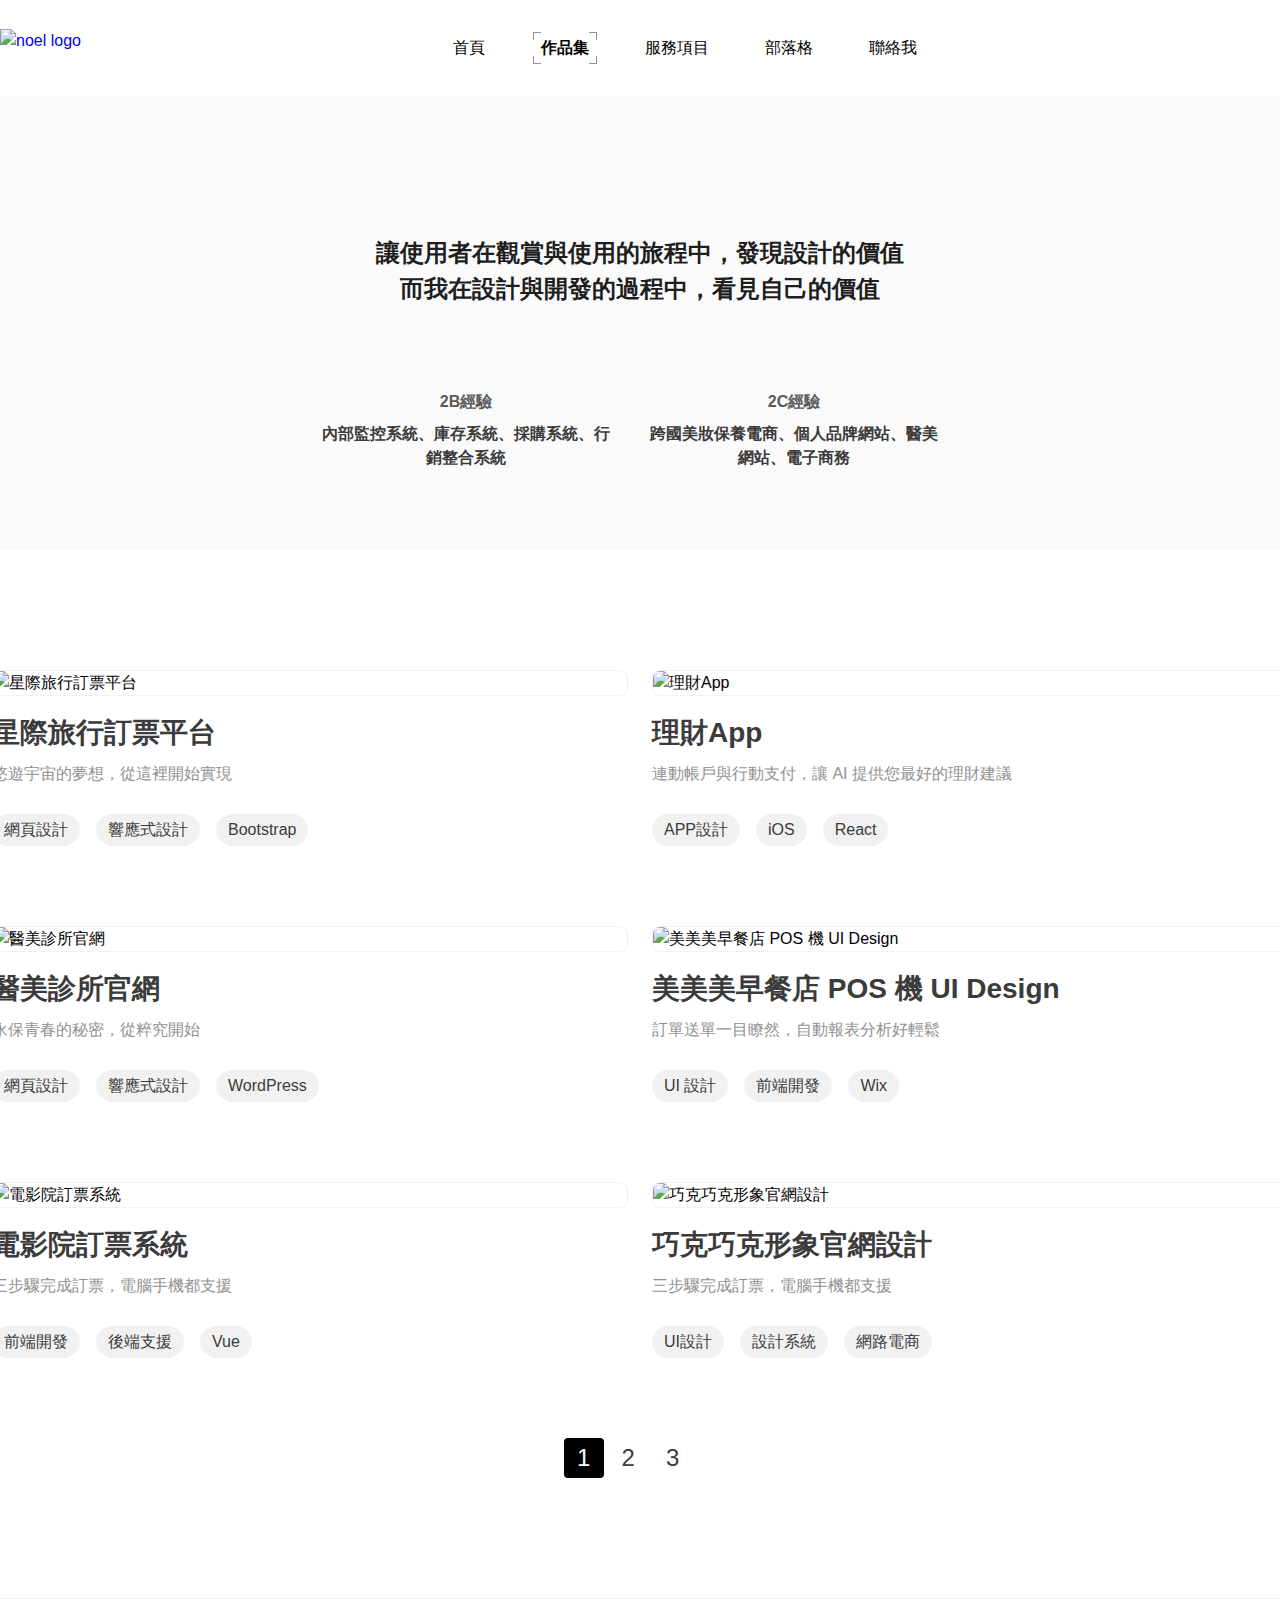
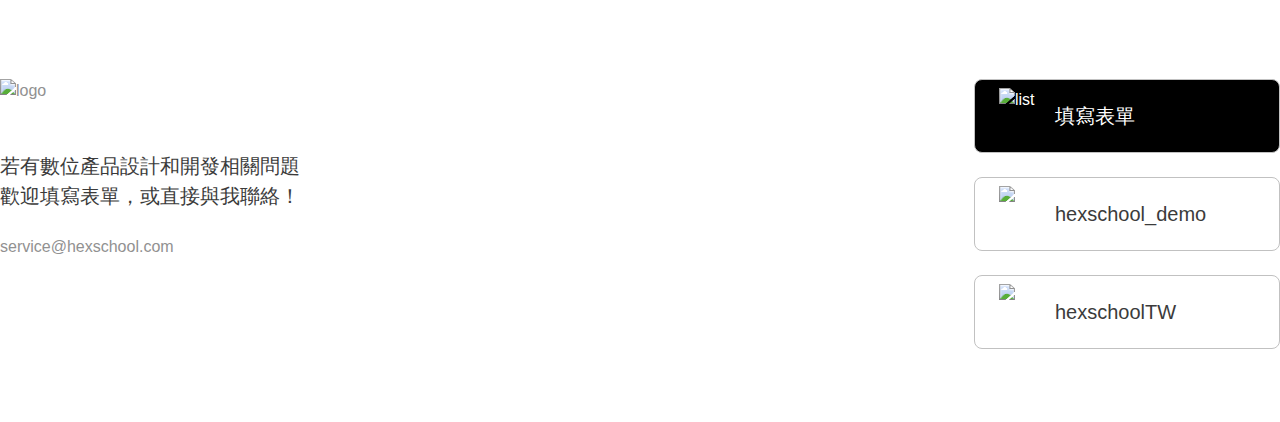
==== index.html @ 198edc74 "改名" ====
<!DOCTYPE html>
<html>
<head>
  <meta charset="utf-8">
  <title>作品集</title>
  <meta name="viewport" content="width=device-width, initial-scale=1, shrink-to-fit=no">
  <meta name="description" content="新手任務二的作品集">
<meta property="og:type" content="website">
<meta property="og:title" content="作品集">
<meta property="og:url" content=" ">
<meta property="og:site_name" content="作品集">
<meta property="og:description" content="新手任務二的作品集">
<meta property="og:locale" content="zh_TW">
<meta property="article:author" content="Peihsin">
<link rel="stylesheet" href="prfolio.css">
</head>
<div class="header">
   <h1 class="logo"><a href="index.html"><img src="https://raw.githubusercontent.com/hexschool/2022-web-layout-training/a0deba953fc5322a513e717e7c24b25fa3d946f8/2024%20web-camp/logo.svg" alt="noel logo"></a></h1>
<div class="container">
  <ul class="menu">
     <li><a href="index.html">首頁</a></li>
      <li class="current"><a href="profolio.html">作品集</a></li>
      <li><a href="service.html">服務項目</a></li>
      <li><a href="blog.html">部落格</a></li>
      <li><a href="contact.html">聯絡我</a></li>
   </ul>
 </div>   
</div>
<div class="banner-bg">
  <div class="container">
  <div class="banner">
    <div class="banner-title">
      <div class="banner-h2"><div class="mobile-quote"></div><h2>讓使用者在觀賞與使用的旅程中，發現<span>設計的價值</span><br/><p>而我在設計與開發的過程中，看見<span>自己的價值</span></h2>
    </div>
    </div>
    <div class="banner-list">
         <ul>
            <li>
                <h3>2B經驗</h3>
                <p>內部監控系統、庫存系統、採購系統、行<br/>銷整合系統</p>
            </li>
            <li>
                <h3>2C經驗</h3>
                <p>跨國美妝保養電商、個人品牌網站、醫美<br/>網站、電子商務</p>
            </li>
         </ul>
    </div>  
  </div>
  </div>   
</div>
  <div class="container">
    <ul class="works-list">
      <li class="work"><img src="https://github.com/hexschool/2022-web-layout-training/blob/main/2024%20web-camp/work-image1.png?raw=true" alt="星際旅行訂票平台">
                    <h2>星際旅行訂票平台</h2>
                    <p>悠遊宇宙的夢想，從這裡開始實現</p>
                    <ul class="work-tags">
                        <li>網頁設計</li>
                        <li>響應式設計</li>
                        <li>Bootstrap</li>
                    </ul>
          </li>
         <li class="work"><img src="https://github.com/hexschool/2022-web-layout-training/blob/main/2024%20web-camp/work-image2.png?raw=true" alt="理財App">
                    <h2>理財App</h2>
                    <p>連動帳戶與行動支付，讓 AI 提供您最好的理財建議</p>
                    <ul class="work-tags">
                        <li>APP設計</li>
                        <li>iOS</li>
                        <li>React</li>
                    </ul>
      </li>
    </ul>
    <ul class="works-list">
      <li class="work"><img src="https://github.com/hexschool/2022-web-layout-training/blob/main/2024%20web-camp/work-image3.png?raw=true" alt="醫美診所官網">
                    <h2>醫美診所官網</h2>
                    <p>永保青春的秘密，從粹究開始</p>
                    <ul class="work-tags">
                        <li>網頁設計</li>
                        <li>響應式設計</li>
                        <li>WordPress</li>
                    </ul>
          </li>
          <li class="work"><img src="https://github.com/hexschool/2022-web-layout-training/blob/main/2024%20web-camp/work-image4.png?raw=true" alt="美美美早餐店 POS 機 UI Design">
                    <h2>美美美早餐店 POS 機 UI Design</h2>
                    <p>訂單送單一目瞭然，自動報表分析好輕鬆</p>
                    <ul class="work-tags">
                        <li>UI 設計</li>
                        <li>前端開發</li>
                        <li>Wix</li>
                    </ul>
         </li>
    </ul>
    <ul class="works-list">
      <li class="work"><img src="https://github.com/hexschool/2022-web-layout-training/blob/main/2024%20web-camp/work-image5.png?raw=true" alt="電影院訂票系統">
                    <h2>電影院訂票系統</h2>
                    <p>三步驟完成訂票，電腦手機都支援</p>
                    <ul class="work-tags">
                        <li>前端開發</li>
                        <li>後端支援</li>
                        <li>Vue</li>
                    </ul>
          </li>
          <li class="work"><img src="https://github.com/hexschool/2022-web-layout-training/blob/main/2024%20web-camp/work-image6.png?raw=true" alt="巧克巧克形象官網設計">
                    <h2>巧克巧克形象官網設計</h2>
                    <p>三步驟完成訂票，電腦手機都支援</p>
                    <ul class="work-tags">
                        <li>UI設計</li>
                        <li>設計系統</li>
                        <li>網路電商</li>
                    </ul>
                </li>
    </ul>
    <ul class="pagination">
      <li><a href="" class="current-page">1</a></li>
      <li><a href="">2</a></li>
      <li><a href="">3</a></li>
    </ul>
  </div>
  <footer class="footer-bg">
            <div class="footer-container">
                <div class="footer-about">
                    <a href="#"><img src="https://raw.githubusercontent.com/hexschool/2022-web-layout-training/d796f511bed88b5468b1c02b9dc1f17048b1448f/2024%20web-camp/logo.svg" alt="logo"></a>
                    <p>若有數位產品設計和開發相關問題<br/>
                        歡迎填寫表單，或直接與我聯絡！</p>
                    <a href="#">service@hexschool.com</a>
                </div>
                <div class="social">
                    <ul class="social-list">
                        <li class="social-list-li"><img src="https://raw.githubusercontent.com/hexschool/2022-web-layout-training/d796f511bed88b5468b1c02b9dc1f17048b1448f/2024%20web-camp/list.svg" alt="list"><a href="#" class="social-list-list">填寫表單</a></img></li>
                        <li><img src="https://scontent.frmq2-1.fna.fbcdn.net/v/t1.15752-9/440726877_8261770060524170_3818346094184898601_n.png?stp=cp0_dst-png&_nc_cat=110&ccb=1-7&_nc_sid=5f2048&_nc_ohc=USMfVjK6MQ4Q7kNvgHt2W5Y&_nc_ht=scontent.frmq2-1.fna&oh=03_Q7cD1QGaILIf1HpwYpTt1U_Wms1VADYe7EekKcygfnT3NBukkw&oe=665DF094" alt="instagram"><a href="#">hexschool_demo</a></img></li>
                        <li><img src="https://scontent.frmq2-2.fna.fbcdn.net/v/t1.15752-9/440441357_1672909176851163_3759613532437909577_n.png?stp=cp0_dst-png&_nc_cat=109&ccb=1-7&_nc_sid=5f2048&_nc_ohc=WyZDvryfLeoQ7kNvgHmQGOA&_nc_ht=scontent.frmq2-2.fna&oh=03_Q7cD1QHbf7NmsWkU_gg3uQwGrDyWLmFUoWo8GD5Na3IJd5nhBg&oe=665E23E8" alt="facebook"><a href="#">hexschoolTW</a></img></li>
    </ul>
    </div>
  </div>
</footer>
</html>
---- prfolio.css ----
/* 重置一些默认样式 */
html, body, div, span, applet, object, iframe,
h1, h2, h3, h4, h5, h6, p, blockquote, pre,
a, abbr, acronym, address, big, cite, code,
del, dfn, em, img, ins, kbd, q, s, samp,
small, strike, strong, sub, sup, tt, var,
b, u, i, center,
dl, dt, dd, ol, ul, li,
fieldset, form, label, legend,
table, caption, tbody, tfoot, thead, tr, th, td,
article, aside, canvas, details, embed, 
figure, figcaption, footer, header, hgroup, 
menu, nav, output, ruby, section, summary,
time, mark, audio, video {
    margin: 0;
    padding: 0;
    border: 0;
    font-size: 100%;
    font: inherit;
    vertical-align: baseline;
}

article, aside, details, figcaption, figure, 
footer, header, hgroup, menu, nav, section {
    display: block;
}

body {
    line-height: 1;
}

ol, ul {
    list-style: none;
}

blockquote, q {
    quotes: none;
}

blockquote:before, blockquote:after,
q:before, q:after {
    content: '';
    content: none;
}

table {
    border-collapse: collapse;
    border-spacing: 0;
}

a {
    text-decoration: none;
}

*, *::before, *::after {
    box-sizing: border-box;
}

img {
    max-width: 100%;
    height: auto;
    vertical-align: middle;
}

body {
    font-family: "Noto Sans", sans-serif;
    font-size: 16px;
    line-height: 1.5;
    font-weight: 400;
}

.container {
    max-width: 1296px;
    margin: 0 auto;
}

.header {
    padding: 28px 0;
    background: white;
    display: flex;
    justify-content: space-between;
}

.logo {
    width: 90px;
}

.menu {
    display: inline-block;
    width: 100%;
    display: flex;
    gap: 40px;
    padding: 4px 8px;
    justify-content: center;
}

.menu li {
    position: relative;
    overflow: hidden;
}

.menu a {
    display: block;
    text-decoration: none;
    color: black;
    padding: 4px 8px;
}

.current a,
.menu li a:hover {
    font-weight: bold;
}

.menu li:hover,
.menu li,
.current {
    opacity: 1; /* 在current状态和hover状态下显示 */
}

.menu li::before,
.menu li::after,
.menu li a::before,
.menu li a::after {
    position: absolute;
    width: 8px;
    height: 8px;
    opacity: 0; /* 初始状态设置为不可见 */
    content: "";
    transition: opacity 0.5s;
}

.menu li::before {
    top: 0;
    left: 0;
    border-top: 1px solid #919191; /* 上边框 */
    border-left: 1px solid #919191; /* 左边框 */
}

.menu li::after {
    bottom: 0;
    right: 0;
    border-bottom: 1px solid #919191; /* 下边框 */
    border-right: 1px solid #919191; /* 右边框 */
}

.menu li a::before {
    top: 0;
    right: 0;
    border-top: 1px solid #919191; /* 上边框 */
    border-right: 1px solid #919191; /* 左边框 */
}

.menu li a::after {
    bottom: 0;
    left: 0;
    border-bottom: 1px solid #919191; /* 下边框 */
    border-left: 1px solid #919191; /* 右边框 */
}

.menu li.current::before,
.menu li.current::after,
.menu li.current a::before,
.menu li.current a::after,
.menu li:hover::before,
.menu li:hover::after,
.menu li a:hover::before,
.menu li a:hover::after {
    opacity: 1; /* 在current状态和hover状态下显示 */
}

.mobile-menu {
    display: none;
}

@media (max-width: 992px) {
    .header {
        width: 100%;
        padding: 8px 12px;
    }
    .menu {
        display: none;
    }
    .mobile-menu {
        width: 40px;
        height: 40px;
        display: block;
    }
}

.banner-bg {
    background: #FAFAFA;
    padding: 80px 0;
    margin: 0 auto 120px;
}

.banner {
    display: flex;
    flex-wrap: wrap;
    justify-content: center;
    width: 670px;
    color: #1E1E1E;
    text-align: center;
    font-weight: bold;
    margin: 0px auto;
}

.banner-title {
    display: flex;
}

.mobile-quote {
    display: none;
}

.banner-h2::before {
    content: "";
    position: absolute;
    top: 0;
    left: 0;
    width: 72px;
    height: 72px;
    background-image: url("https://github.com/hexschool/2022-web-layout-training/blob/main/2024%20web-camp/quote-left.png?raw=true");
}

.banner-h2::after {
    content: "";
    position: absolute;
    bottom: 0;
    right: 0;
    width: 72px;
    height: 72px;
    background-image: url("https://github.com/hexschool/2022-web-layout-training/blob/main/2024%20web-camp/quote-right.png?raw=true");
}

.banner-h2 {
    color: #1E1E1E;
    gap: 16px;
    padding: 59px 71px;
    font-size: 24px;
    position: relative;
}

.banner span {
    background-image: url("https://github.com/hexschool/2022-web-layout-training/blob/main/2024%20web-camp/mark.png?raw=true");
    background-repeat: no-repeat;
    background-position: right bottom;
}

.banner-list {
    width: 636px;
    margin: 24px auto 0px;
    justify-content: center;
}

.banner-list ul {
    display: flex;
    flex-direction: row;
    gap: 40px;
}

.banner-list h3 {
    color: #5B5B5B;
    background-image: url("https://scontent.frmq2-1.fna.fbcdn.net/v/t1.15752-9/440451120_744498907891526_1865591490066509289_n.png?stp=cp0_dst-png&_nc_cat=102&ccb=1-7&_nc_sid=5f2048&_nc_ohc=SMgsaKX4rUkQ7kNvgF3XrOv&_nc_ht=scontent.frmq2-1.fna&oh=03_Q7cD1QGwD_eUqVlqfH7yq4d7YS8WXOHvnXncAN3660XPKsaWAg&oe=665E240B");
    background-repeat: no-repeat;
    background-position: center bottom;
    margin-bottom: 8px;
}

.banner-list p {
    color: #3B3B3B;
}

@media (max-width: 992px) {
    .banner-h2 {
        justify-content: center;
    }
    .banner h2 {
        width: 300px;
        font-size: 20px;
        line-height: 30px;
        text-align: center;
    }
    .mobile-quote {
        width: 64px;
        height: 64px;
        display: block;
      align-items: center; 
      background-image: url("https://github.com/hexschool/2022-web-layout-training/blob/main/2024%20web-camp/quote-left.png?raw=true")
    }
    .banner-h2::before {
        display: none;
    }
    .banner-h2::after {
        display: none;
    }
    .banner-list ul {
        width: 100%;
        flex-direction: column;
        justify-content: center;
        align-items: center; /* 添加这一行以确保居中对齐 */
    }
    .banner-list p {
        width: 100%;
        gap: 20px;
        text-align: center; /* 添加这一行以确保文本居中 */
    }
}

.works-list {
    display: flex;
    justify-content: center;
    align-items: center;
    margin: 0 auto;
    gap: 24px;
}

.works-list img {
    display: block;
    width: 636px;
    border: 1px solid #F1F1F1;
    border-radius: 8px;
    margin-bottom: 16px;
    cursor: pointer;
}

.works-list h2 {
    color: #3B3B3B;
    font-size: 28px;
    font-weight: 700;
    cursor: pointer;
}

.works-list p {
    color: #919191;
    font-size: 16px;
    font-weight: 400;
    margin-top: 8px;
    margin-bottom: 28px;
}

.work-tags {
    display: flex;
}

.work-tags li {
    color: #3b3b3b;
    background: #F1F1F1;
    border-radius: 16px;
    padding: 4px 12px;
    margin-right: 16px;
    margin-bottom: 80px;
    cursor: pointer;
}

@media (max-width: 992px) {
    .works-list {
        flex-direction: column; /* 将列表项目纵向排列 */
        justify-content: center; /* 居中 */
        align-items: center; /* 居中 */
    }
    .works-list img {
        width: 100%;
    }
    .works-list h2 {
        text-align: center;
    }
    
}

.pagination {
    width: 152px;
    margin: 0px auto 120px;
    gap: 16px;
}

.pagination li {
    font-size: 24px;
    display: inline;
}

.pagination a {
    display: inline-block;
    width: 40px;
    padding: 2px 13px;
    color: #3B3B3B;
    font-weight: 400;
}

.current-page {
    background: #000000;
    border-radius: 4px;
    color: #FFFFFF !important;
}

.footer-bg {
    height: 424px;
    border-top: 1px solid #F1F1F1;
    background-image: url("https://github.com/hexschool/2022-web-layout-training/blob/main/2024%20web-camp/footer-bg-lg.png?raw=true");
    background-repeat: no-repeat;
}

.footer-container {
    max-width: 1296px;
    display: flex;
    margin: 80px auto;
    justify-content: space-between;
}

.footer-about {
    align-items: center;
}

.footer-about img {
    display: block;
    width: 120px;
}

.footer-about p {
    font-size: 20px;
    line-height: 30px;
    color: #3B3B3B;
    margin: 24px 0;
}

.footer-about a {
    text-decoration: none;
    color: #919191;
}

.social {
    align-items: center;
}

.social-list li {
    width: 306px;
    list-style: none;
    color: #FFFFFF;
    border: 1px solid #C1C1C1;
    border-radius: 8px;
    padding: 8px 24px;
    margin-bottom: 24px;
    display: flex;
}

.social-list-li {
    background: #000000;
}

.social-list img {
    display: block;
    width: 56px;
}

.social a {
    display: inline-block;
    width: 100px;
    font-size: 20px;
    line-height: 56px;
    color: #3B3B3B;
    text-decoration: none;
}

.social-list-list {
    color: #FFFFFF !important;
}

@media (max-width: 992px) {
    .footer-bg {
        background-image: url(https://github.com/hexschool/2022-web-layout-training/blob/main/2024%20web-camp/footer-bg-sm.png?raw=true);
        background-repeat: no-repeat;
        background-size: cover;
    }
    .footer-container {
        flex-direction: column;
        align-items: center;
        row-gap: 40px;
    }
    .footer-about a {
        padding: 4px 24px;
    }
}
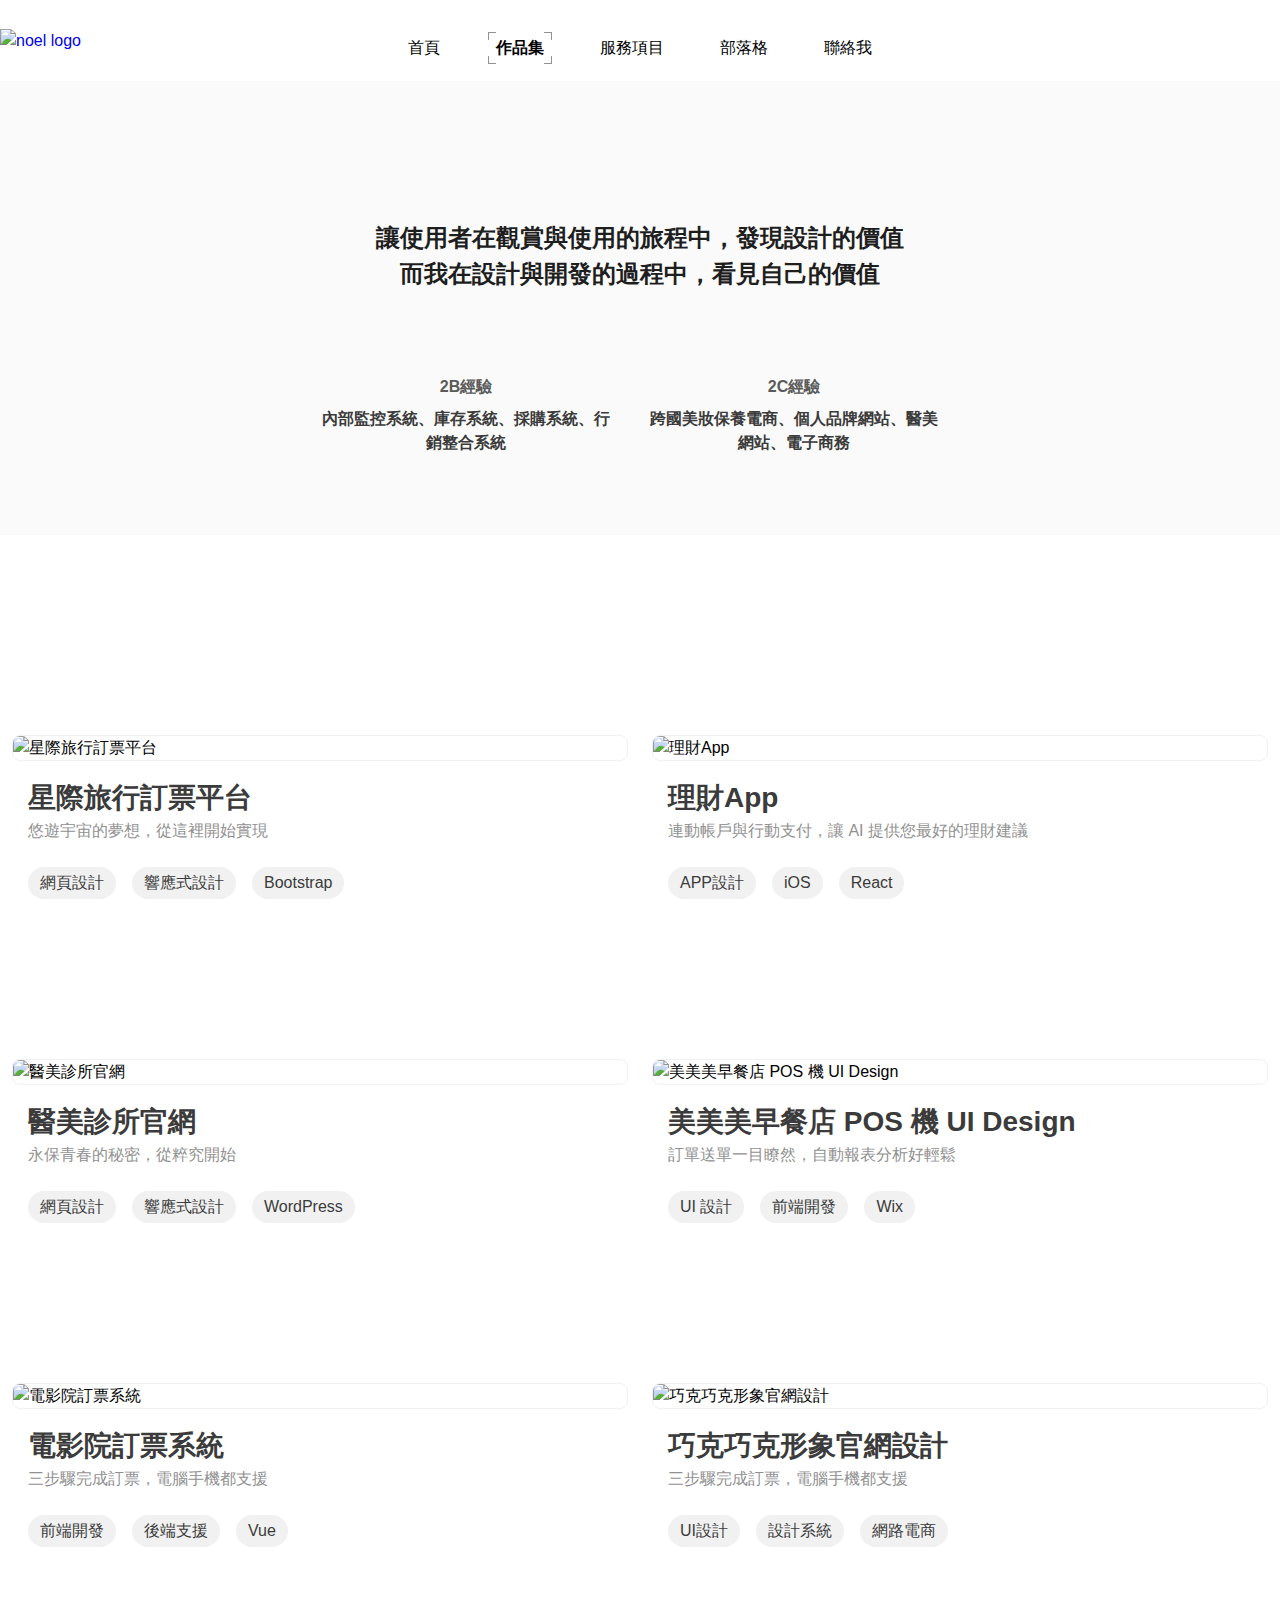
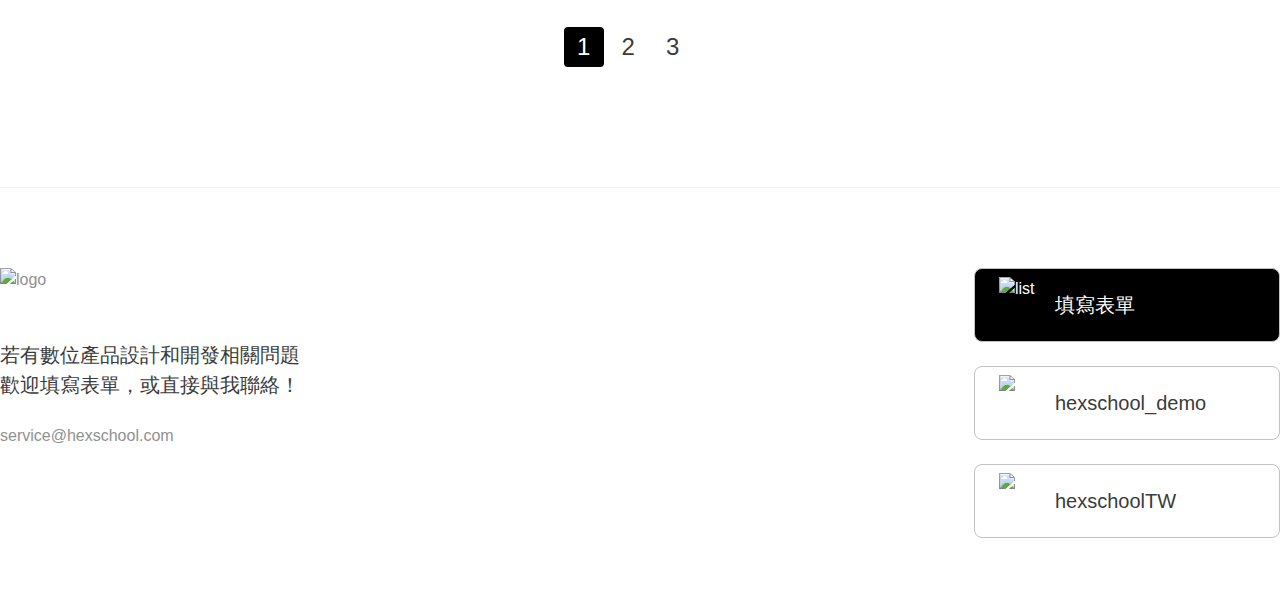
==== commit 814e2381: "調整" ====
--- a/index.html
+++ b/index.html
@@ -12,124 +12,119 @@
 <meta property="og:description" content="新手任務二的作品集">
 <meta property="og:locale" content="zh_TW">
 <meta property="article:author" content="Peihsin">
-<link rel="stylesheet" href="prfolio.css">
+<link rel="stylesheet" href="style.css">
 </head>
 <div class="header">
-   <h1 class="logo"><a href="index.html"><img src="https://raw.githubusercontent.com/hexschool/2022-web-layout-training/a0deba953fc5322a513e717e7c24b25fa3d946f8/2024%20web-camp/logo.svg" alt="noel logo"></a></h1>
-<div class="container">
-  <ul class="menu">
-     <li><a href="index.html">首頁</a></li>
-      <li class="current"><a href="profolio.html">作品集</a></li>
-      <li><a href="service.html">服務項目</a></li>
-      <li><a href="blog.html">部落格</a></li>
-      <li><a href="contact.html">聯絡我</a></li>
-   </ul>
+  <h1 class="logo"><a href="index.html"><img src="https://raw.githubusercontent.com/hexschool/2022-web-layout-training/a0deba953fc5322a513e717e7c24b25fa3d946f8/2024%20web-camp/logo.svg" alt="noel logo"></a></h1>
+<div class="mobile-menu"><img src="https://hex2024-mission2.vercel.app/image/icon/menu.svg" alt="open_menu"></div>
+<ul class="menu">
+    <li><a href="index.html">首頁</a></li>
+     <li class="current"><a href="profolio.html">作品集</a></li>
+     <li><a href="service.html">服務項目</a></li>
+     <li><a href="blog.html">部落格</a></li>
+     <li><a href="contact.html">聯絡我</a></li>
+  </ul>
+</div>
+<div class="banner-bg">
+ <div class="container">
+ <div class="banner">
+   <div class="banner-title">
+     <div class="banner-h2"><div class="mobile-quote"></div><h2>讓使用者在觀賞與使用的旅程中，發現<span>設計的價值</span><br/><p>而我在設計與開發的過程中，看見<span>自己的價值</span></h2>
+   </div>
+   </div>
+   <ul class="banner-list">
+           <li>
+               <h3>2B經驗</h3>
+               <p>內部監控系統、庫存系統、採購系統、行<br/>銷整合系統</p>
+           </li>
+           <li>
+               <h3>2C經驗</h3>
+               <p>跨國美妝保養電商、個人品牌網站、醫美<br/>網站、電子商務</p>
+           </li>
+        </ul>
+   </div>  
  </div>   
 </div>
-<div class="banner-bg">
-  <div class="container">
-  <div class="banner">
-    <div class="banner-title">
-      <div class="banner-h2"><div class="mobile-quote"></div><h2>讓使用者在觀賞與使用的旅程中，發現<span>設計的價值</span><br/><p>而我在設計與開發的過程中，看見<span>自己的價值</span></h2>
-    </div>
-    </div>
-    <div class="banner-list">
-         <ul>
-            <li>
-                <h3>2B經驗</h3>
-                <p>內部監控系統、庫存系統、採購系統、行<br/>銷整合系統</p>
-            </li>
-            <li>
-                <h3>2C經驗</h3>
-                <p>跨國美妝保養電商、個人品牌網站、醫美<br/>網站、電子商務</p>
-            </li>
-         </ul>
-    </div>  
-  </div>
-  </div>   
-</div>
-  <div class="container">
-    <ul class="works-list">
-      <li class="work"><img src="https://github.com/hexschool/2022-web-layout-training/blob/main/2024%20web-camp/work-image1.png?raw=true" alt="星際旅行訂票平台">
-                    <h2>星際旅行訂票平台</h2>
-                    <p>悠遊宇宙的夢想，從這裡開始實現</p>
-                    <ul class="work-tags">
-                        <li>網頁設計</li>
-                        <li>響應式設計</li>
-                        <li>Bootstrap</li>
-                    </ul>
-          </li>
-         <li class="work"><img src="https://github.com/hexschool/2022-web-layout-training/blob/main/2024%20web-camp/work-image2.png?raw=true" alt="理財App">
-                    <h2>理財App</h2>
-                    <p>連動帳戶與行動支付，讓 AI 提供您最好的理財建議</p>
-                    <ul class="work-tags">
-                        <li>APP設計</li>
-                        <li>iOS</li>
-                        <li>React</li>
-                    </ul>
-      </li>
-    </ul>
-    <ul class="works-list">
-      <li class="work"><img src="https://github.com/hexschool/2022-web-layout-training/blob/main/2024%20web-camp/work-image3.png?raw=true" alt="醫美診所官網">
-                    <h2>醫美診所官網</h2>
-                    <p>永保青春的秘密，從粹究開始</p>
-                    <ul class="work-tags">
-                        <li>網頁設計</li>
-                        <li>響應式設計</li>
-                        <li>WordPress</li>
-                    </ul>
-          </li>
-          <li class="work"><img src="https://github.com/hexschool/2022-web-layout-training/blob/main/2024%20web-camp/work-image4.png?raw=true" alt="美美美早餐店 POS 機 UI Design">
-                    <h2>美美美早餐店 POS 機 UI Design</h2>
-                    <p>訂單送單一目瞭然，自動報表分析好輕鬆</p>
-                    <ul class="work-tags">
-                        <li>UI 設計</li>
-                        <li>前端開發</li>
-                        <li>Wix</li>
-                    </ul>
-         </li>
-    </ul>
-    <ul class="works-list">
-      <li class="work"><img src="https://github.com/hexschool/2022-web-layout-training/blob/main/2024%20web-camp/work-image5.png?raw=true" alt="電影院訂票系統">
-                    <h2>電影院訂票系統</h2>
-                    <p>三步驟完成訂票，電腦手機都支援</p>
-                    <ul class="work-tags">
-                        <li>前端開發</li>
-                        <li>後端支援</li>
-                        <li>Vue</li>
-                    </ul>
-          </li>
-          <li class="work"><img src="https://github.com/hexschool/2022-web-layout-training/blob/main/2024%20web-camp/work-image6.png?raw=true" alt="巧克巧克形象官網設計">
-                    <h2>巧克巧克形象官網設計</h2>
-                    <p>三步驟完成訂票，電腦手機都支援</p>
-                    <ul class="work-tags">
-                        <li>UI設計</li>
-                        <li>設計系統</li>
-                        <li>網路電商</li>
-                    </ul>
-                </li>
-    </ul>
-    <ul class="pagination">
-      <li><a href="" class="current-page">1</a></li>
-      <li><a href="">2</a></li>
-      <li><a href="">3</a></li>
-    </ul>
-  </div>
-  <footer class="footer-bg">
-            <div class="footer-container">
-                <div class="footer-about">
-                    <a href="#"><img src="https://raw.githubusercontent.com/hexschool/2022-web-layout-training/d796f511bed88b5468b1c02b9dc1f17048b1448f/2024%20web-camp/logo.svg" alt="logo"></a>
-                    <p>若有數位產品設計和開發相關問題<br/>
-                        歡迎填寫表單，或直接與我聯絡！</p>
-                    <a href="#">service@hexschool.com</a>
-                </div>
-                <div class="social">
-                    <ul class="social-list">
-                        <li class="social-list-li"><img src="https://raw.githubusercontent.com/hexschool/2022-web-layout-training/d796f511bed88b5468b1c02b9dc1f17048b1448f/2024%20web-camp/list.svg" alt="list"><a href="#" class="social-list-list">填寫表單</a></img></li>
-                        <li><img src="https://scontent.frmq2-1.fna.fbcdn.net/v/t1.15752-9/440726877_8261770060524170_3818346094184898601_n.png?stp=cp0_dst-png&_nc_cat=110&ccb=1-7&_nc_sid=5f2048&_nc_ohc=USMfVjK6MQ4Q7kNvgHt2W5Y&_nc_ht=scontent.frmq2-1.fna&oh=03_Q7cD1QGaILIf1HpwYpTt1U_Wms1VADYe7EekKcygfnT3NBukkw&oe=665DF094" alt="instagram"><a href="#">hexschool_demo</a></img></li>
-                        <li><img src="https://scontent.frmq2-2.fna.fbcdn.net/v/t1.15752-9/440441357_1672909176851163_3759613532437909577_n.png?stp=cp0_dst-png&_nc_cat=109&ccb=1-7&_nc_sid=5f2048&_nc_ohc=WyZDvryfLeoQ7kNvgHmQGOA&_nc_ht=scontent.frmq2-2.fna&oh=03_Q7cD1QHbf7NmsWkU_gg3uQwGrDyWLmFUoWo8GD5Na3IJd5nhBg&oe=665E23E8" alt="facebook"><a href="#">hexschoolTW</a></img></li>
-    </ul>
-    </div>
-  </div>
+ <div class="container">
+   <ul class="works-list">
+     <li class="work"><img src="https://github.com/hexschool/2022-web-layout-training/blob/main/2024%20web-camp/work-image1.png?raw=true" alt="星際旅行訂票平台">
+<div class="card-content"><h2>星際旅行訂票平台</h2>
+                   <p>悠遊宇宙的夢想，從這裡開始實現</p>
+                   <ul class="work-tags">
+                       <li>網頁設計</li>
+                       <li>響應式設計</li>
+                       <li>Bootstrap</li>
+                   </ul>
+       </div></li>
+        <li class="work"><img src="https://github.com/hexschool/2022-web-layout-training/blob/main/2024%20web-camp/work-image2.png?raw=true" alt="理財App">
+<div class="card-content"><h2>理財App</h2>
+                   <p>連動帳戶與行動支付，讓 AI 提供您最好的理財建議</p>
+                   <ul class="work-tags">
+                       <li>APP設計</li>
+                       <li>iOS</li>
+                       <li>React</li>
+                   </ul>
+          </div></li>
+   </ul>
+   <ul class="works-list">
+     <li class="work"><img src="https://github.com/hexschool/2022-web-layout-training/blob/main/2024%20web-camp/work-image3.png?raw=true" alt="醫美診所官網">
+ <div class="card-content">                  <h2>醫美診所官網</h2>
+                   <p>永保青春的秘密，從粹究開始</p>
+                   <ul class="work-tags">
+                       <li>網頁設計</li>
+                       <li>響應式設計</li>
+                       <li>WordPress</li>
+                   </ul>
+       </div></li>
+         <li class="work"><img src="https://github.com/hexschool/2022-web-layout-training/blob/main/2024%20web-camp/work-image4.png?raw=true" alt="美美美早餐店 POS 機 UI Design">
+<div class="card-content">                    <h2>美美美早餐店 POS 機 UI Design</h2>
+                   <p>訂單送單一目瞭然，自動報表分析好輕鬆</p>
+                   <ul class="work-tags">
+                       <li>UI 設計</li>
+                       <li>前端開發</li>
+                       <li>Wix</li>
+                   </ul>
+           </div></li>
+   </ul>
+   <ul class="works-list">
+     <li class="work"><img src="https://github.com/hexschool/2022-web-layout-training/blob/main/2024%20web-camp/work-image5.png?raw=true" alt="電影院訂票系統">
+  <div class="card-content">                 <h2>電影院訂票系統</h2>
+                   <p>三步驟完成訂票，電腦手機都支援</p>
+                   <ul class="work-tags">
+                       <li>前端開發</li>
+                       <li>後端支援</li>
+                       <li>Vue</li>
+                   </ul>
+       </div></li>
+         <li class="work"><img src="https://github.com/hexschool/2022-web-layout-training/blob/main/2024%20web-camp/work-image6.png?raw=true" alt="巧克巧克形象官網設計">
+  <div class="card-content">                 <h2>巧克巧克形象官網設計</h2>
+                   <p>三步驟完成訂票，電腦手機都支援</p>
+                   <ul class="work-tags">
+                       <li>UI設計</li>
+                       <li>設計系統</li>
+                       <li>網路電商</li>
+                   </ul>
+           </div> </li>
+   </ul>
+   <ul class="pagination">
+     <li><a href="" class="current-page">1</a></li>
+     <li><a href="">2</a></li>
+     <li><a href="">3</a></li>
+   </ul>
+ </div>
+ <footer class="footer-bg">
+           <div class="footer-container">
+               <div class="footer-about">
+                   <a href="#"><img src="https://raw.githubusercontent.com/hexschool/2022-web-layout-training/d796f511bed88b5468b1c02b9dc1f17048b1448f/2024%20web-camp/logo.svg" alt="logo"></a>
+                   <p>若有數位產品設計和開發相關問題<br/>
+                       歡迎填寫表單，或直接與我聯絡！</p>
+                   <a href="http://">service@hexschool.com</a>
+               </div>
+               <ul class="social-list">
+                       <li class="social-list-li"><img src="https://raw.githubusercontent.com/hexschool/2022-web-layout-training/d796f511bed88b5468b1c02b9dc1f17048b1448f/2024%20web-camp/list.svg" alt="list"><a href="#" class="social-list-list">填寫表單</a></img></li>
+                       <li><img src="https://scontent.frmq2-1.fna.fbcdn.net/v/t1.15752-9/440726877_8261770060524170_3818346094184898601_n.png?stp=cp0_dst-png&_nc_cat=110&ccb=1-7&_nc_sid=5f2048&_nc_ohc=USMfVjK6MQ4Q7kNvgHt2W5Y&_nc_ht=scontent.frmq2-1.fna&oh=03_Q7cD1QGaILIf1HpwYpTt1U_Wms1VADYe7EekKcygfnT3NBukkw&oe=665DF094" alt="instagram"><a href="#">hexschool_demo</a></img></li>
+                       <li><img src="https://scontent.frmq2-2.fna.fbcdn.net/v/t1.15752-9/440441357_1672909176851163_3759613532437909577_n.png?stp=cp0_dst-png&_nc_cat=109&ccb=1-7&_nc_sid=5f2048&_nc_ohc=WyZDvryfLeoQ7kNvgHmQGOA&_nc_ht=scontent.frmq2-2.fna&oh=03_Q7cD1QHbf7NmsWkU_gg3uQwGrDyWLmFUoWo8GD5Na3IJd5nhBg&oe=665E23E8" alt="facebook"><a href="#">hexschoolTW</a></img></li>
+   </ul>
+   </div>
 </footer>
 </html>--- a/style.css
+++ b/style.css
@@ -0,0 +1,486 @@
+/* 重置一些默认样式 */
+html, body, div, span, applet, object, iframe,
+h1, h2, h3, h4, h5, h6, p, blockquote, pre,
+a, abbr, acronym, address, big, cite, code,
+del, dfn, em, img, ins, kbd, q, s, samp,
+small, strike, strong, sub, sup, tt, var,
+b, u, i, center,
+dl, dt, dd, ol, ul, li,
+fieldset, form, label, legend,
+table, caption, tbody, tfoot, thead, tr, th, td,
+article, aside, canvas, details, embed, 
+figure, figcaption, footer, header, hgroup, 
+menu, nav, output, ruby, section, summary,
+time, mark, audio, video {
+    margin: 0;
+    padding: 0;
+    border: 0;
+    font-size: 100%;
+    font: inherit;
+    vertical-align: baseline;
+}
+
+article, aside, details, figcaption, figure, 
+footer, header, hgroup, menu, nav, section {
+    display: block;
+}
+
+body {
+    line-height: 1;
+}
+
+ol, ul {
+    list-style: none;
+}
+
+blockquote, q {
+    quotes: none;
+}
+
+blockquote:before, blockquote:after,
+q:before, q:after {
+    content: '';
+    content: none;
+}
+
+table {
+    border-collapse: collapse;
+    border-spacing: 0;
+}
+
+a {
+    text-decoration: none;
+}
+
+*, *::before, *::after {
+    box-sizing: border-box;
+}
+
+img {
+    max-width: 100%;
+    height: auto;
+    vertical-align: middle;
+}
+
+body {
+    font-family: "Noto Sans", sans-serif;
+    font-size: 16px;
+    line-height: 1.5;
+    font-weight: 400;
+}
+
+.container {
+    max-width: 1296px;
+    margin: 0 auto;
+    padding: 0 12px;
+}
+
+.header {
+    padding: 28px 0;
+    background: white;
+    display: flex;
+    justify-content: space-between;
+}
+
+.logo {
+    width: 90px;
+}
+
+.menu {
+    display: inline-block;
+    width: 100%;
+    display: flex;
+    gap: 40px;
+    padding: 4px 8px;
+    justify-content: center;
+    position: absolute;    
+}
+
+.menu li {
+    position: relative;
+    overflow: hidden;
+}
+
+.menu a {
+    display: block;
+    text-decoration: none;
+    color: black;
+    padding: 4px 8px;
+}
+
+.current a,
+.menu li a:hover {
+    font-weight: bold;
+}
+
+.menu li:hover,
+.menu li,
+.current {
+    opacity: 1; 
+}
+
+.menu li::before,
+.menu li::after,
+.menu li a::before,
+.menu li a::after {
+    position: absolute;
+    width: 8px;
+    height: 8px;
+    opacity: 0;
+    content: "";
+    transition: opacity 0.5s;
+}
+
+.menu li::before {
+    top: 0;
+    left: 0;
+    border-top: 1px solid #919191; /* 上边框 */
+    border-left: 1px solid #919191; /* 左边框 */
+}
+
+.menu li::after {
+    bottom: 0;
+    right: 0;
+    border-bottom: 1px solid #919191; /* 下边框 */
+    border-right: 1px solid #919191; /* 右边框 */
+}
+
+.menu li a::before {
+    top: 0;
+    right: 0;
+    border-top: 1px solid #919191; /* 上边框 */
+    border-right: 1px solid #919191; /* 左边框 */
+}
+
+.menu li a::after {
+    bottom: 0;
+    left: 0;
+    border-bottom: 1px solid #919191; /* 下边框 */
+    border-left: 1px solid #919191; /* 右边框 */
+}
+
+.menu li.current::before,
+.menu li.current::after,
+.menu li.current a::before,
+.menu li.current a::after,
+.menu li:hover::before,
+.menu li:hover::after,
+.menu li a:hover::before,
+.menu li a:hover::after {
+    opacity: 1; 
+}
+
+.mobile-menu {
+    display: none;
+}
+
+@media (max-width: 767px) {
+    .header {
+        width: 100%;
+        padding: 8px 12px;
+    }
+    .menu {
+        display: none;
+    }
+    .mobile-menu {
+        width: 40px;
+        height: 40px;
+        display: block;
+      justify-content: flex-end;
+    }
+}
+
+.banner-bg {
+    background: #FAFAFA;
+    padding: 80px 0;
+    margin: 0 auto 120px;
+}
+
+.banner {
+    display: flex;
+    flex-wrap: wrap;
+    justify-content: center;
+    max-width: 670px;
+    color: #1E1E1E;
+    text-align: center;
+    font-weight: bold;
+    margin: 0px auto;
+}
+.banner-title {
+    display: flex;
+}
+
+.mobile-quote {
+    display: none;
+}
+
+.banner-h2::before {
+    content: "";
+    position: absolute;
+    top: 0;
+    left: 0;
+    width: 72px;
+    height: 72px;
+    background-image: url("https://github.com/hexschool/2022-web-layout-training/blob/main/2024%20web-camp/quote-left.png?raw=true");
+}
+
+.banner-h2::after {
+    content: "";
+    position: absolute;
+    bottom: 0;
+    right: 0;
+    width: 72px;
+    height: 72px;
+    background-image: url("https://github.com/hexschool/2022-web-layout-training/blob/main/2024%20web-camp/quote-right.png?raw=true");
+}
+
+.banner-h2 {
+    color: #1E1E1E;
+    gap: 16px;
+    padding: 59px 71px;
+    font-size: 24px;
+    position: relative;
+}
+
+.banner span {
+    background-image: url("https://github.com/hexschool/2022-web-layout-training/blob/main/2024%20web-camp/mark.png?raw=true");
+    background-repeat: no-repeat;
+    background-position: right bottom;
+}
+
+.banner-list {
+    width: 636px;
+    margin: 24px auto 0px;
+    display: flex;
+    flex-direction: row;
+    gap: 40px;
+}
+
+.banner-list ul li{
+    width:50%;
+}
+
+.banner-list h3 {
+    color: #5B5B5B;
+    background-image: url("https://scontent.frmq2-1.fna.fbcdn.net/v/t1.15752-9/440451120_744498907891526_1865591490066509289_n.png?stp=cp0_dst-png&_nc_cat=102&ccb=1-7&_nc_sid=5f2048&_nc_ohc=SMgsaKX4rUkQ7kNvgF3XrOv&_nc_ht=scontent.frmq2-1.fna&oh=03_Q7cD1QGwD_eUqVlqfH7yq4d7YS8WXOHvnXncAN3660XPKsaWAg&oe=665E240B");
+    background-repeat: no-repeat;
+    background-position: center bottom;
+    margin-bottom: 8px;
+}
+
+.banner-list p {
+    color: #3B3B3B;
+}
+
+@media (max-width: 767px) {
+    .banner-bg {
+    background: #FAFAFA;
+    padding: 40px 0;
+    margin: 0 auto;
+}
+    .banner-h2 {
+         text-align: center;
+        font-size: 20px;
+        line-height: 30px;
+        gap: 8px;
+    }
+  
+    .mobile-quote {
+        width: 64px;
+        height: 64px;
+        display: inline-block;
+      align-items: center; 
+      background-image: url("https://github.com/hexschool/2022-web-layout-training/blob/main/2024%20web-camp/quote-left.png?raw=true")
+    }
+    .banner-h2::before {
+        display: none;
+    }
+    .banner-h2::after {
+        display: none;
+    }
+    .banner-list {
+        width: 100%;
+        flex-direction: column;
+        justify-content: center;
+        align-items: center; 
+    }
+    .banner-list p {
+        width: 235px;
+        gap: 20px;
+        text-align: center; 
+    }
+}
+
+.works-list {
+  display: flex;
+  flex-wrap: wrap;
+  gap: 80px 24px;
+  padding: 80px 0;
+}
+.work {
+  width: calc(50% - 12px);
+}
+
+.works-list img {
+    display: block;
+    border: 1px solid #F1F1F1;
+    border-radius: 8px;
+    cursor: pointer;
+}
+
+.works-list h2 {
+    color: #3B3B3B;
+    font-size: 28px;
+    font-weight: 700;
+    cursor: pointer;
+    margin-bottom: -8px;
+}
+
+.works-list p {
+    color: #919191;
+    font-size: 16px;
+    font-weight: 400;
+    margin-top: 8px;
+    margin-bottom: 24px;
+    }
+
+.work-tags {
+    display: flex;
+}
+
+.work-tags li {
+    color: #3b3b3b;
+    background: #F1F1F1;
+    border-radius: 16px;
+    padding: 4px 12px;
+    margin-right: 16px;
+    cursor: pointer;
+    gap: 80px 24px
+}
+.card-content {
+  padding: 16px 16px 0; 
+}
+@media (max-width: 767px) {
+  .work {
+  width: calc(100% - 12px);
+}
+  .works-list {
+        flex-direction: column; 
+        justify-content: center;
+    padding: 48px 0;
+    }
+ 
+  .works-list h2 {
+        text-align: left;
+    }
+    
+}
+
+.pagination {
+    width: 152px;
+    margin: 0px auto 120px;
+    gap: 16px;
+}
+
+.pagination li {
+    font-size: 24px;
+    display: inline;
+}
+
+.pagination a {
+    display: inline-block;
+    width: 40px;
+    padding: 2px 13px;
+    color: #3B3B3B;
+    font-weight: 400;
+}
+
+.current-page {
+    background: #000000;
+    border-radius: 4px;
+    color: #FFFFFF !important;
+}
+
+.footer-bg {
+    height: 424px;
+    border-top: 1px solid #F1F1F1;
+    background-image: url("https://github.com/hexschool/2022-web-layout-training/blob/main/2024%20web-camp/footer-bg-lg.png?raw=true");
+    background-repeat: no-repeat;
+}
+
+.footer-container {
+    max-width: 1296px;
+    display: flex;
+    margin: 80px auto;
+    justify-content: space-between;
+}
+
+.footer-about {
+    align-items: center;
+}
+
+.footer-about img {
+    display: block;
+    width: 120px;
+}
+
+.footer-about p {
+    font-size: 20px;
+    line-height: 30px;
+    color: #3B3B3B;
+    margin: 24px 0;
+}
+
+.footer-about a {
+    text-decoration: none;
+    color: #919191;
+}
+
+.social-list li {
+    width: 306px;
+    list-style: none;
+    color: #FFFFFF;
+    border: 1px solid #C1C1C1;
+    border-radius: 8px;
+    padding: 8px 24px;
+    margin-bottom: 24px;
+    display: flex;
+}
+
+.social-list-li {
+    background: #000000;
+}
+
+.social-list img {
+    display: block;
+    width: 56px;
+}
+
+.social-list a {
+    display: inline-block;
+    width: 100px;
+    font-size: 20px;
+    line-height: 56px;
+    color: #3B3B3B;
+    text-decoration: none;
+}
+
+.social-list-list {
+    color: #FFFFFF !important;
+}
+
+@media (max-width: 767px) {
+    .footer-bg {
+        background-image: url("https://github.com/hexschool/2022-web-layout-training/blob/main/2024%20web-camp/footer-bg-sm.png?raw=true");
+        background-repeat: no-repeat;
+        background-size: cover;
+    }
+    .footer-container {
+        flex-direction: column;
+        align-items: center;
+        row-gap: 40px;
+    }
+    .footer-about a {
+        padding: 4px 24px;
+    }
+}
